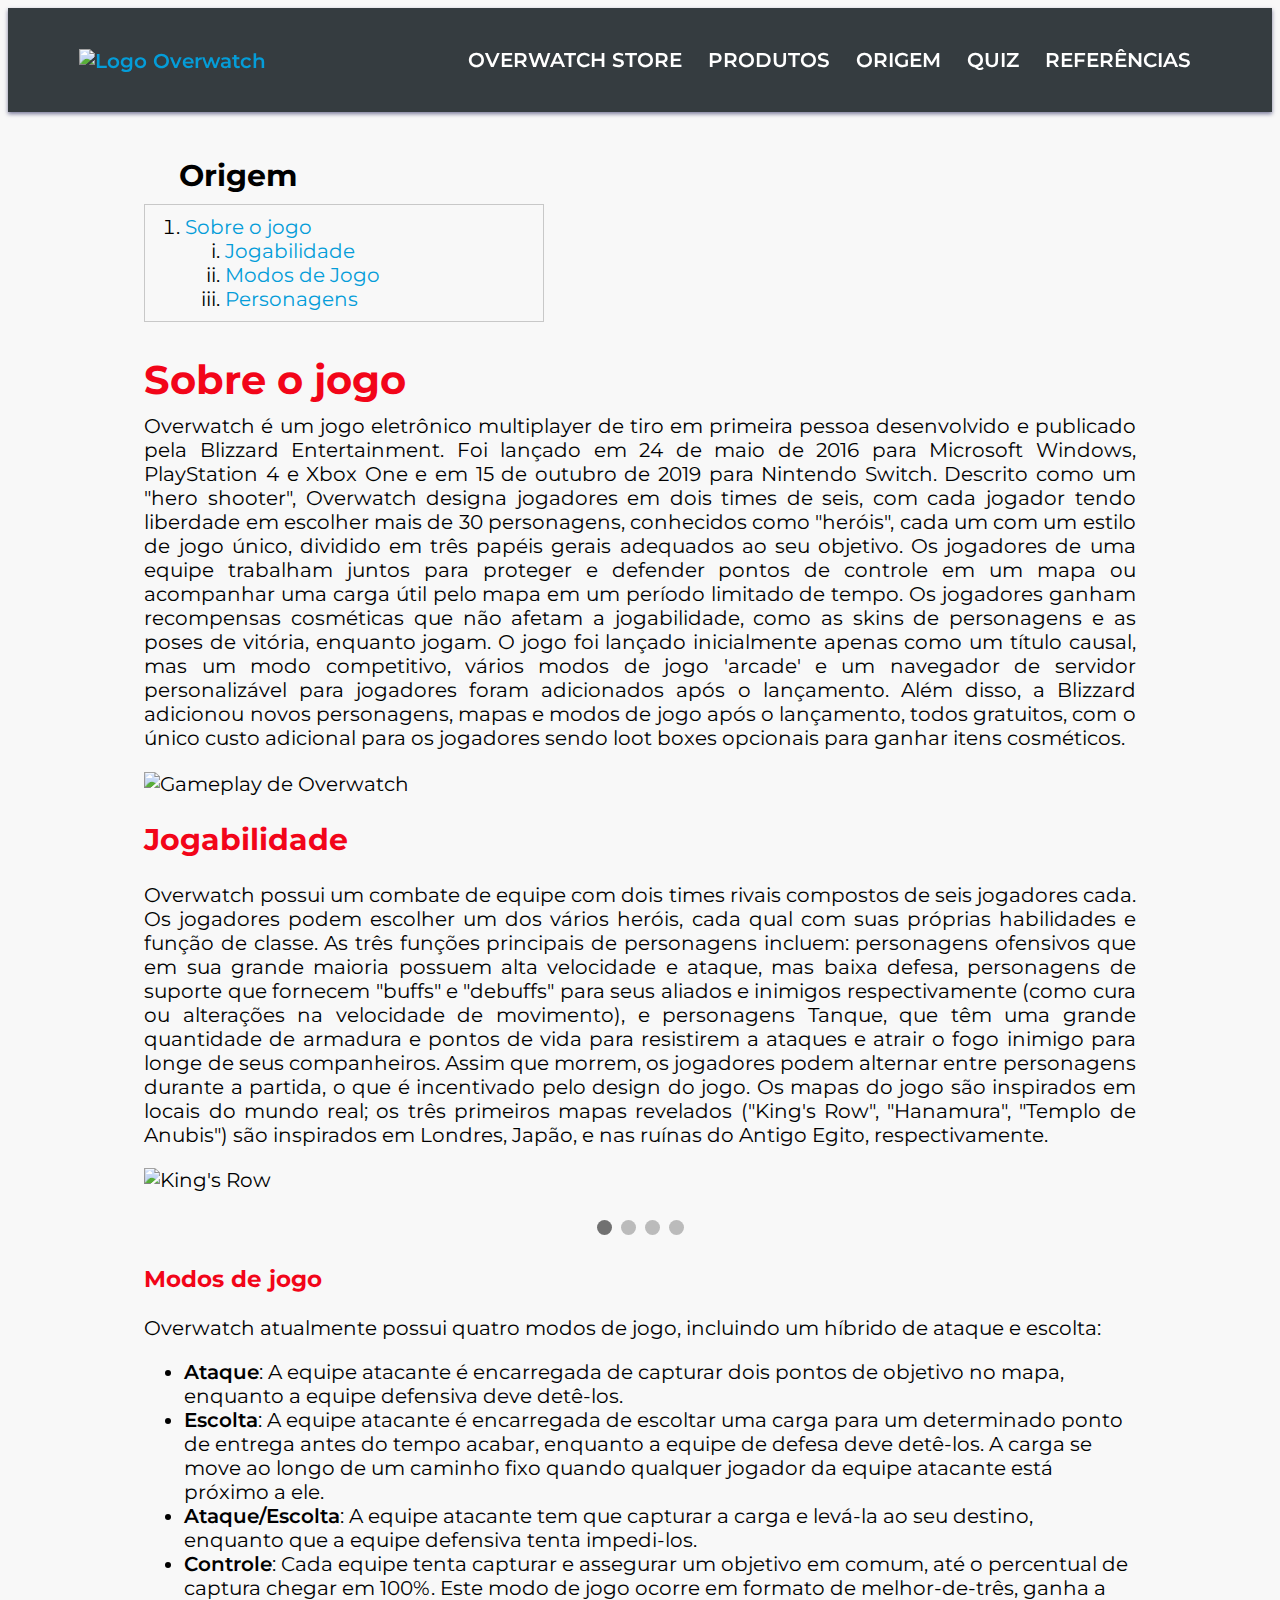
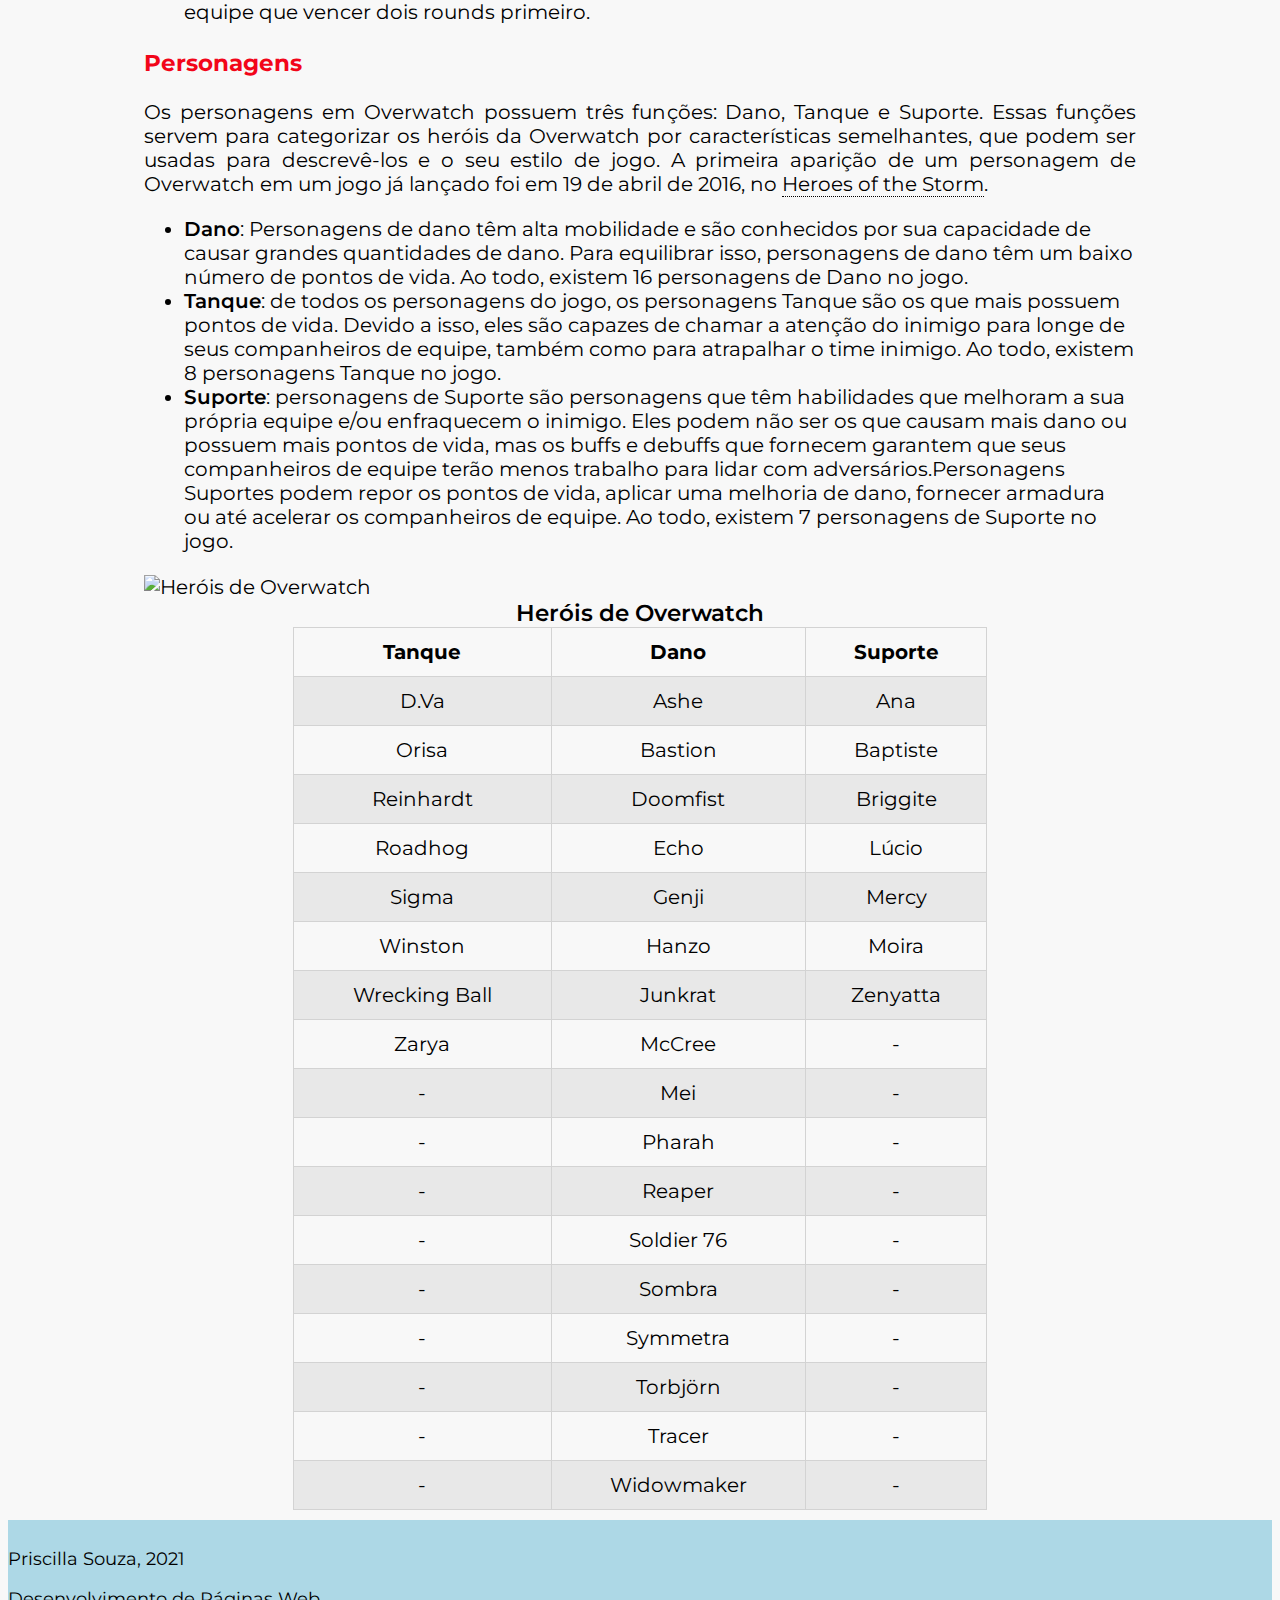
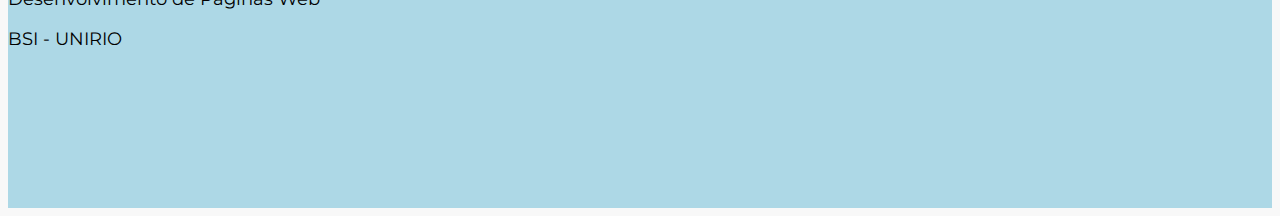
==== origem.html @ 04c7e1fd "Adicionar página produtos, arrumar origem, index, adicionar buttons" ====
<!DOCTYPE html>
<html lang="pt-br">
<head>
    <meta charset="UTF-8">
    <meta http-equiv="X-UA-Compatible" content="IE=edge">
    <meta name="viewport" content="width=device-width, initial-scale=1.0">
    <title>Trabalho 2 – DPW</title>
    <link rel="stylesheet" href="css/normalize.css">
    <link rel="stylesheet" href="main.css">
    <link rel="stylesheet" href="css/origem.css">
</head>
<body>
    <!--MENU DE NAVEGAÇÃO-->
    <nav class="navbar">
        <div>
            <a href="index.html" target="_self">
                <img class="logo" src="imagens/ow_logo.png" alt="Logo Overwatch">
            </a>
        </div>
        <ul class="navlinks">
            <li class="list-item"><a href="index.html" target="_self">Overwatch Store</a></li>
            <li class="list-item"><a href="produtos.html" target="_self">Produtos</a></li>
            <li class="list-item"><a href="origem.html" target="_self">Origem</a></li>
            <li class="list-item"><a href="quiz.html" target="_self">Quiz</a></li>
            <li class="list-item"><a href="referencias.html" target="_self">Referências</a></li>
        </ul>
    </nav>
    
    <!--MENU COM LINKS INTERNOS-->
    <main class="origem">
        <h2 id="origemtitle">Origem</h2>
        <ol class="a">
            <li>
                <a href="#sobre">Sobre o jogo</a>
                <ol class="b">
                    <li><a href="#jogabilidade">Jogabilidade</a></li>
                    <li><a href="#modosjogo">Modos de Jogo</a></li>
                    <li><a href="#personagens">Personagens</a></li>
                </ol>
            </li>
        </ol>
        
        <!--CONTEÚDO-->
        <section>
            <h2 id="sobre">Sobre o jogo</h2>
            <p>Overwatch é um jogo eletrônico multiplayer de tiro em primeira pessoa desenvolvido e publicado pela Blizzard Entertainment. Foi lançado em 24 de maio de 2016 para Microsoft Windows, PlayStation 4 e Xbox One e em 15 de outubro de 2019 para Nintendo Switch. Descrito como um "hero shooter", Overwatch designa jogadores em dois times de seis, com cada jogador tendo liberdade em escolher mais de 30 personagens, conhecidos como "heróis", cada um com um estilo de jogo único, dividido em três papéis gerais adequados ao seu objetivo. Os jogadores de uma equipe trabalham juntos para proteger e defender pontos de controle em um mapa ou acompanhar uma carga útil pelo mapa em um período limitado de tempo. Os jogadores ganham recompensas cosméticas que não afetam a jogabilidade, como as skins de personagens e as poses de vitória, enquanto jogam. O jogo foi lançado inicialmente apenas como um título causal, mas um modo competitivo, vários modos de jogo 'arcade' e um navegador de servidor personalizável para jogadores foram adicionados após o lançamento. Além disso, a Blizzard adicionou novos personagens, mapas e modos de jogo após o lançamento, todos gratuitos, com o único custo adicional para os jogadores sendo loot boxes opcionais para ganhar itens cosméticos.
            </p>
            <img src="imagens/gameplay.jpg" alt="Gameplay de Overwatch">
        </section>

        <section>
            <h2 id="jogabilidade">Jogabilidade</h2>
            <p>Overwatch possui um combate de equipe com dois times rivais compostos de seis jogadores cada. Os jogadores podem escolher um dos vários heróis, cada qual com suas próprias habilidades e função de classe. As três funções principais de personagens incluem: personagens ofensivos que em sua grande maioria possuem alta velocidade e ataque, mas baixa defesa, personagens de suporte que fornecem "buffs" e "debuffs" para seus aliados e inimigos respectivamente (como cura ou alterações na velocidade de movimento), e personagens Tanque, que têm uma grande quantidade de armadura e pontos de vida para resistirem a ataques e atrair o fogo inimigo para longe de seus companheiros. Assim que morrem, os jogadores podem alternar entre personagens durante a partida, o que é incentivado pelo design do jogo. Os mapas do jogo são inspirados em locais do mundo real; os três primeiros mapas revelados ("King's Row", "Hanamura", "Templo de Anubis") são inspirados em Londres, Japão, e nas ruínas do Antigo Egito, respectivamente.
            </p>
        </section>

        <!--CAROUSEL-->
        <div class="slideshow-container">
            <div class="mySlides fade">
                <img src="imagens/kingsrow.jpg" style="width:100%" alt="King's Row">
            </div>

            <div class="mySlides fade">
                <img src="imagens/hanamura.jpg" style="width:100%" alt="Hanamura">
            </div>

            <div class="mySlides fade">
                <img src="imagens/templeofanubis.jpg" style="width:100%" alt="Temple of Anubis">
            </div>

            <div class="mySlides fade">
                <img src="imagens/ilios.jpg" style="width:100%" alt="Ilios">
            </div>
        </div>
        <br>

        <div style="text-align:center">
        <span class="dot"></span> 
        <span class="dot"></span> 
        <span class="dot"></span> 
        <span class="dot"></span>
        </div>
        
        <section>
            <h3 id="modosjogo">Modos de jogo</h3>
            <p>Overwatch atualmente possui quatro modos de jogo, incluindo um híbrido de ataque e escolta:</p>
            <ul>
                <li><strong>Ataque</strong>: A equipe atacante é encarregada de capturar dois pontos de objetivo no mapa, enquanto a equipe defensiva deve detê-los.</li>
                <li><strong>Escolta</strong>: A equipe atacante é encarregada de escoltar uma carga para um determinado ponto de entrega antes do tempo acabar, enquanto a equipe de defesa deve detê-los. A carga se move ao longo de um caminho fixo quando qualquer jogador da equipe atacante está próximo a ele.</li>
                <li><strong>Ataque/Escolta</strong>: A equipe atacante tem que capturar a carga e levá-la ao seu destino, enquanto que a equipe defensiva tenta impedi-los.
                </li>
                <li><strong>Controle</strong>: Cada equipe tenta capturar e assegurar um objetivo em comum, até o percentual de captura chegar em 100%. Este modo de jogo ocorre em formato de melhor-de-três, ganha a equipe que vencer dois rounds primeiro.</li>
            </ul>
        </section>

        <section>
            <h3 id="personagens">Personagens</h3>
            <p>Os personagens em Overwatch possuem três funções: Dano, Tanque e Suporte. Essas funções servem para categorizar os heróis da Overwatch por características semelhantes, que podem ser usadas para descrevê-los e o seu estilo de jogo. A primeira aparição de um personagem de Overwatch em um jogo já lançado foi em 19 de abril de 2016, no <span class="tooltip">Heroes of the Storm<span class="tooltiptext">Heroes of the Storm é um jogo eletrônico de multiplayer online desenvolvido pela Blizzard Entertainment para as plataformas Microsoft Windows e OS X. A base do jogo é uma combinação dos heróis de outros jogos da Blizzard, como os da série Warcraft, Diablo e StarCraft.</span></span>.</p>

            <ul>
                <li><strong>Dano</strong>: Personagens de dano têm alta mobilidade e são conhecidos por sua capacidade de causar grandes quantidades de dano. Para equilibrar isso, personagens de dano têm um baixo número de pontos de vida. Ao todo, existem 16 personagens de Dano no jogo.</li>
                <li><strong>Tanque</strong>: de todos os personagens do jogo, os personagens Tanque são os que mais possuem pontos de vida. Devido a isso, eles são capazes de chamar a atenção do inimigo para longe de seus companheiros de equipe, também como para atrapalhar o time inimigo. Ao todo, existem 8 personagens Tanque no jogo.</li>
                <li><strong>Suporte</strong>: personagens de Suporte são personagens que têm habilidades que melhoram a sua própria equipe e/ou enfraquecem o inimigo. Eles podem não ser os que causam mais dano ou possuem mais pontos de vida, mas os buffs e debuffs que fornecem garantem que seus companheiros de equipe terão menos trabalho para lidar com adversários.Personagens Suportes podem repor os pontos de vida, aplicar uma melhoria de dano, fornecer armadura ou até acelerar os companheiros de equipe. Ao todo, existem 7 personagens de Suporte no jogo.</li>
            </ul>

            <img src="imagens/ow_heroes.png" alt="Heróis de Overwatch">
        </section>

        <table class="center">
            <caption id="tabela">Heróis de Overwatch</caption>
            <tr>
                <th>Tanque</th>
                <th>Dano</th>
                <th>Suporte</th>
            </tr>
            <tr>
                <td>D.Va</td>
                <td>Ashe</td>
                <td>Ana</td>
            </tr>
            <tr>
                <td>Orisa</td>
                <td>Bastion</td>
                <td>Baptiste</td>
            </tr>
            <tr>
                <td>Reinhardt</td>
                <td>Doomfist</td>
                <td>Briggite</td>
            </tr>
            <tr>
                <td>Roadhog</td>
                <td>Echo</td>
                <td>Lúcio</td>
            </tr>
            <tr>
                <td>Sigma</td>
                <td>Genji</td>
                <td>Mercy</td>
            </tr>
            <tr>
                <td>Winston</td>
                <td>Hanzo</td>
                <td>Moira</td>
            </tr>
            <tr>
                <td>Wrecking Ball</td>
                <td>Junkrat</td>
                <td>Zenyatta</td>
            </tr>
            <tr>
                <td>Zarya</td>
                <td>McCree</td>
                <td>-</td>
            </tr>
            <tr>
                <td>-</td>
                <td>Mei</td>
                <td>-</td>
            </tr>
            <tr>
                <td>-</td>
                <td>Pharah</td>
                <td>-</td>
            </tr>
            <tr>
                <td>-</td>
                <td>Reaper</td>
                <td>-</td>
            </tr>
            <tr>
                <td>-</td>
                <td>Soldier 76</td>
                <td>-</td>
            </tr>
            <tr>
                <td>-</td>
                <td>Sombra</td>
                <td>-</td>
            </tr>
            <tr>
                <td>-</td>
                <td>Symmetra</td>
                <td>-</td>
            </tr>
            <tr>
                <td>-</td>
                <td>Torbjörn</td>
                <td>-</td>
            </tr>
            <tr>
                <td>-</td>
                <td>Tracer</td>
                <td>-</td>
            </tr>
            <tr>
                <td>-</td>
                <td>Widowmaker</td>
                <td>-</td>
            </tr>
        </table>
    </main>

    <footer class="footer">
        <p>Priscilla Souza, 2021</p>
        <p>Desenvolvimento de Páginas Web</p>
        <p>BSI - UNIRIO</p>
    </footer>
    
    <script type="text/javascript" src="script.js"></script>
</body>
</html>
---- main.css ----
@charset "UTF-8";

@import url('https://fonts.googleapis.com/css2?family=Montserrat:wght@400;500;600;700;800;900&display=swap');

  /*-------------GERAL-------------*/
body {
  background-color: #F8F8F8;
  font-family: 'Montserrat', Arial, Helvetica, sans-serif;
  font-size: 20px;
}

h2 {
  color: #F20519;
}

h3 {
  color: #F20519;
}

p {
  text-align: justify;
}

strong {
  color: black;
  font-weight: 600;
}

  /*-------------SCROLLBAR-------------*/
::-webkit-scrollbar {
  width: 10px;
}
    
::-webkit-scrollbar-track {
  background-color: #F8F8F8;
}
    
::-webkit-scrollbar-thumb {
  background: #D9303E; 
}

::-webkit-scrollbar-thumb:hover {
  background: #940410; 
}

  /*-------------TOOLTIPS-------------*/
.tooltip {
  position: relative;
  display: inline-block;
  border-bottom: 1px dotted black;
}

.tooltip .tooltiptext {
  visibility: hidden;
  background-color: black;
  color: #fff;
  text-align: center;
  border-radius: 6px;
  padding: 5px;
  position: absolute;
  z-index: 1;
  top: 100%;
  left: -10%;
  margin-left: 0px;
}

.tooltip:hover .tooltiptext {
  visibility: visible;
}

    /*-------------NAVBAR-------------*/ 
nav {
    position: -webkit-sticky;
    position: sticky;
    top: 0;
    
}

.navbar {
  background-color: #353C40;
  color: white;
  display: flex;
  justify-content: space-around;
  align-items: center;
  font-size: 20px;
  font-family: 'Montserrat';
  font-weight: 600;
  z-index: 9999;
  box-shadow: 0px 2px 4px #7A7A9B;
}

.logo {
  height: 50px;
  width: auto;
  transition-duration: 1000ms;
}

.logo:hover {
  transform: rotate(-45deg);
}

.navlinks {
  list-style-type: none;
}

.navlinks li {
  display: inline-block;
  padding: 20px 10px;
}

.navlinks li a {
  text-decoration: none;
  color: white;
  text-transform: uppercase;
}

.navbar li a:hover {
  color: #F2BB13;
}

.logo a {
  text-decoration: none;
  color: white;
}

@media all and (max-width: 560px) {
  nav {
    position: unset;
  }

  .navbar {
      flex-direction: column;
  }

  .navbar li {
      display: block;
      border-top: 1px solid white;
      padding: 13px;
  }

  .navlinks {
      width: 100%; 
      text-align: center;
      padding-left: 0;
  }

  .logo {
      padding-top: 12px;
  }
}

  /*-------------LINKS GERAIS-------------*/
a:link {
  color: #049DD9;
  text-decoration: none;
}

a:visited {
  color: #0477BF;
  text-decoration: none;
}

a:hover {
  color: #940410; 
  text-decoration: none; 
}

a:active {
  color: #F20519; 
  text-decoration: none; 
}

  /*-------------FOOTER-------------*/
.footer {
  background-color: lightblue;
  font-size: 18px;
  text-align: center;
  width: 100%;
  padding-top: 10px;
  padding-bottom: 140px;;
  display: flexbox;
  flex-direction: column;
  justify-content: center;
  z-index: 1;
}

.footer p {
  /* margin-top: 130px; */
  justify-items: center;
}
---- css/origem.css ----
/*-------------ORIGEM-------------*/
.origem {
    padding: 10px;
    margin: auto;
    max-width: 80%;
}

#origemtitle {
    color: black;
    margin: 35px;
    margin-bottom: -10px;
}

.a {
    width: 400px;
    border: 1px solid #C8C8C8;
    padding-top: 10px;
    padding-bottom: 10px;
}

#sobre {
    font-size: 40px;
    margin-bottom: -10px;
}

.b li {
    list-style-type: lower-roman;
}

img {
    width: 100%;
    padding: 0 10px 0 0;
}

#tabela {
    text-align: center;
    font-weight: 600;
    font-size: 23px;
}

table {
    width: 70%;
    border-spacing: 5px;
    text-align: center;
}

table.center {
    margin-left: auto; 
    margin-right: auto;
}

table, th, td {
    border: 1px solid #D3D3D3;
    border-collapse: collapse;
}

th, td {
    padding: 12px;
}

tr:nth-child(even) {
    background-color: #E8E8E8;
}

hr {
    border-top: 1px solid #F20519;
}

.c li {
    list-style-type: square;
}

.d li {
    list-style-type: square;
}

.e {
    border: 1px solid #D3D3D3;
    padding-top: 10px;
    padding-bottom: 10px;
    width: 260px;
}

.e li:hover {
    color: #D9303E;
}

    /*---------CAROUSEL----------*/
* {box-sizing: border-box;}
.mySlides {display: none;}
img {vertical-align: middle;}

/* Slideshow container */
.slideshow-container {
  max-width: 1250%;
  position: relative;
  margin: auto;
}

/* The dots/bullets/indicators */
.dot {
  height: 15px;
  width: 15px;
  margin: 0 2px;
  background-color: #bbb;
  border-radius: 50%;
  display: inline-block;
  transition: background-color 0.6s ease;
}

.active {
  background-color: #717171;
}

/* Fading animation */
.fade {
  -webkit-animation-name: fade;
  -webkit-animation-duration: 1.5s;
  animation-name: fade;
  animation-duration: 1.5s;
}

@-webkit-keyframes fade {
  from {opacity: .4} 
  to {opacity: 1}
}

@keyframes fade {
  from {opacity: .4} 
  to {opacity: 1}
}

/* On smaller screens, decrease text size*/
@media only screen and (max-width: 300px) {
  .text {font-size: 11px}
}

@media all and (max-width: 560px) {
    .origem {
        max-width: 95%;
    }
}
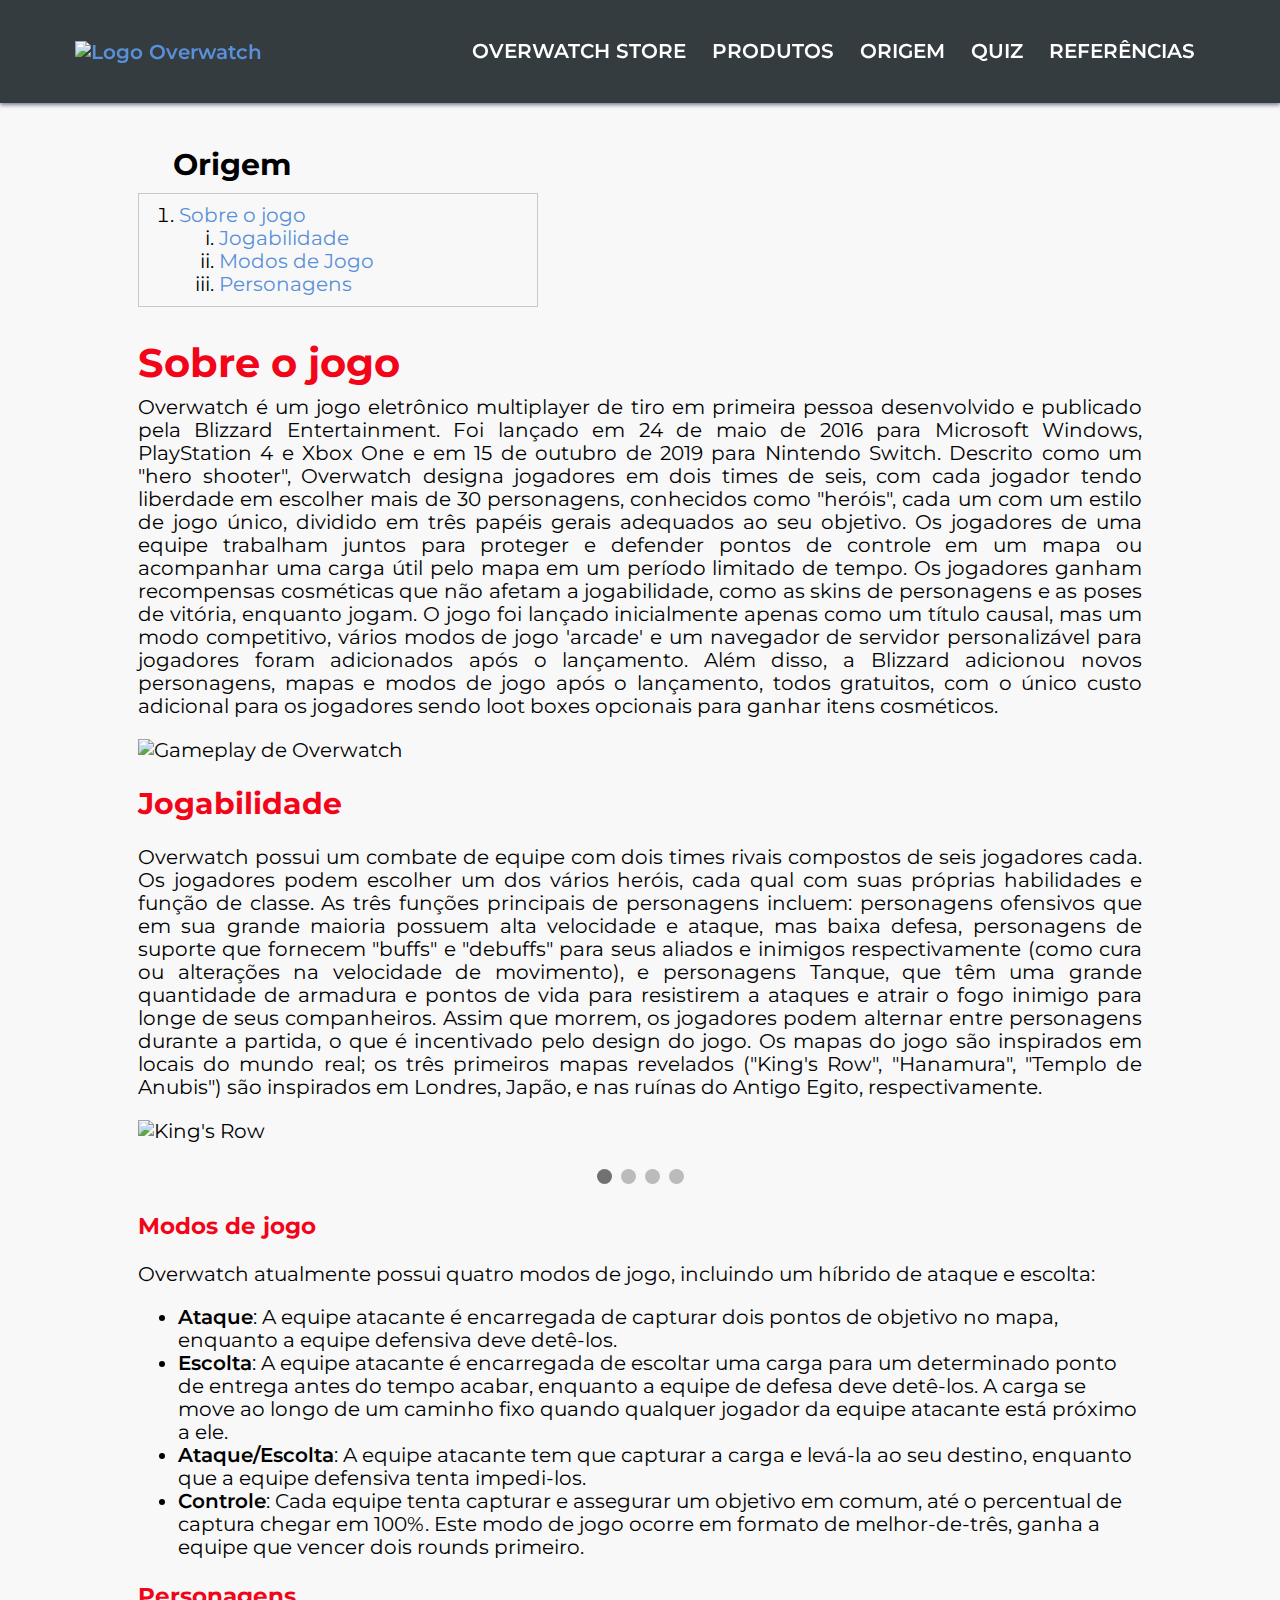
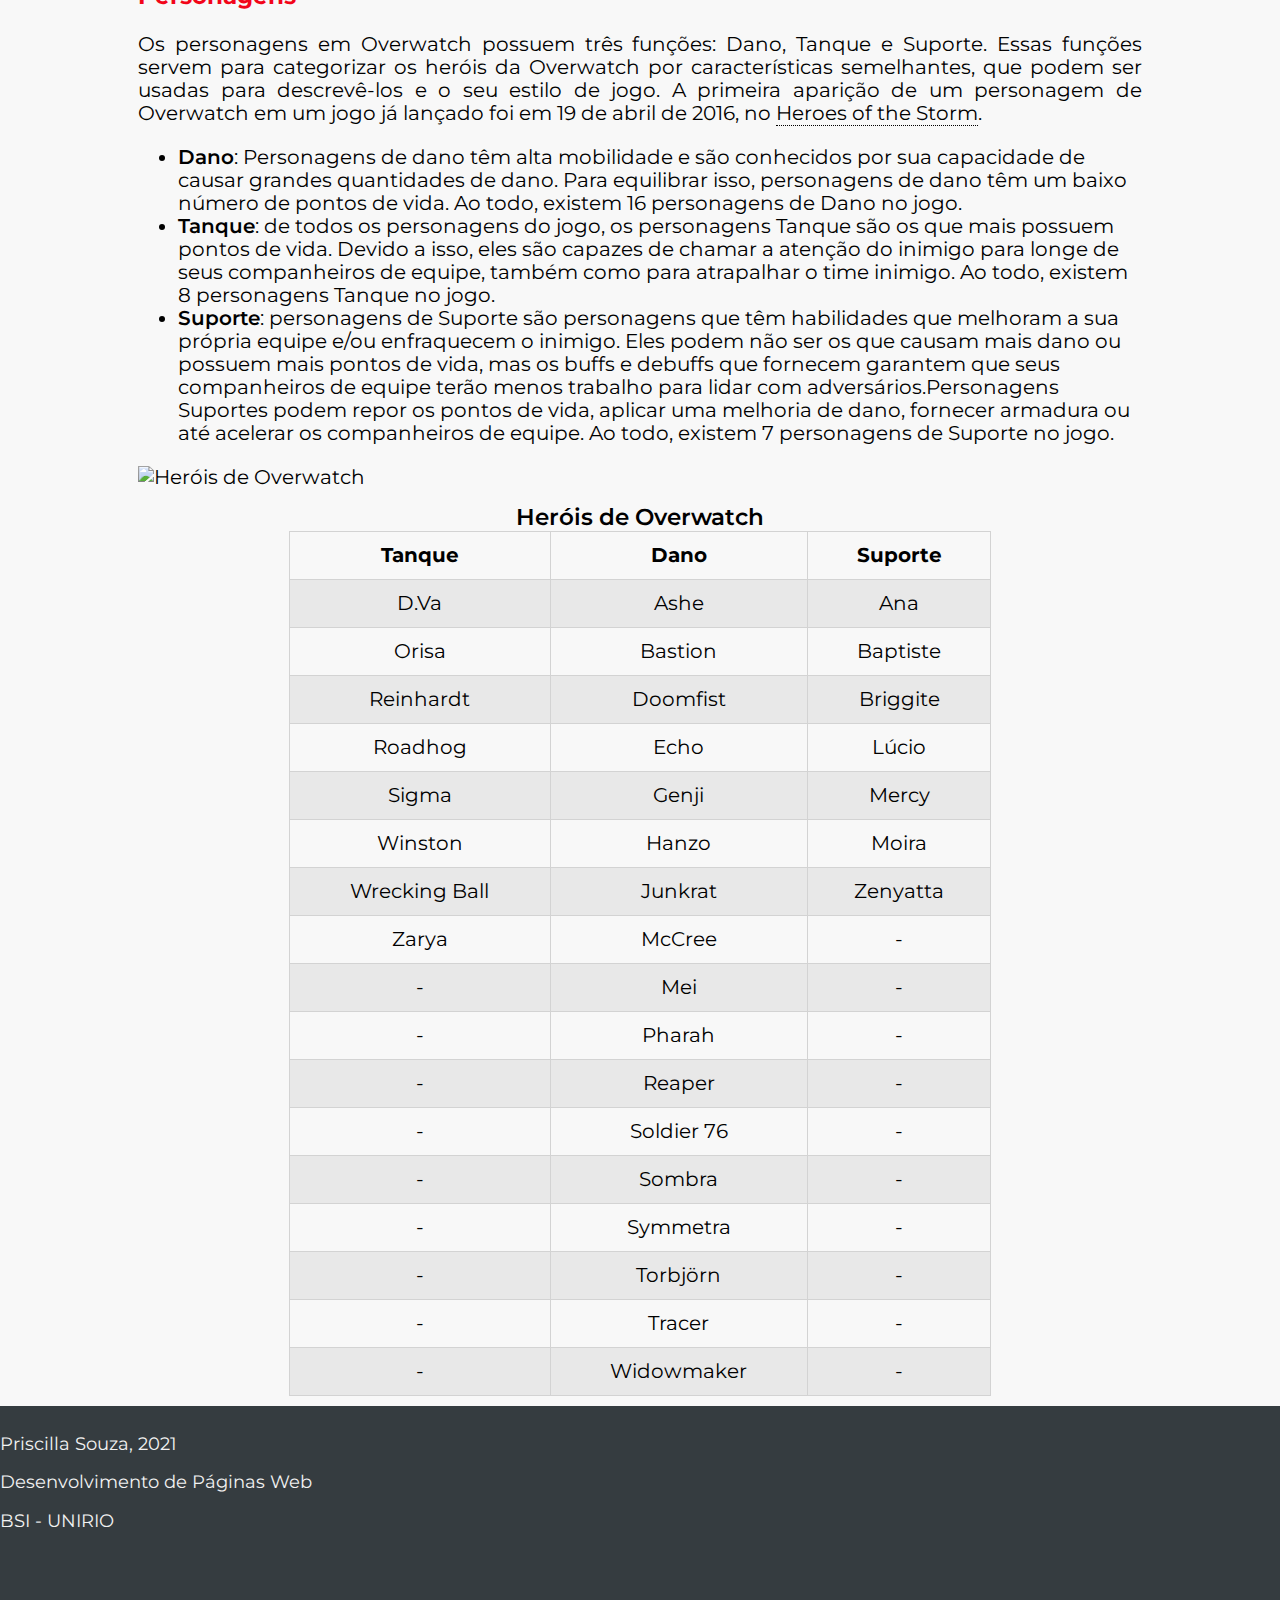
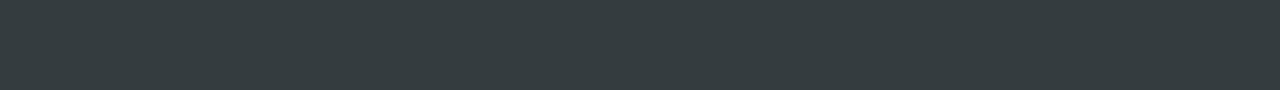
==== commit 996eb3f7: "Mudar imagens index, arrumar cores dos links" ====
--- a/origem.html
+++ b/origem.html
@@ -5,9 +5,9 @@
     <meta http-equiv="X-UA-Compatible" content="IE=edge">
     <meta name="viewport" content="width=device-width, initial-scale=1.0">
     <title>Trabalho 2 – DPW</title>
-    <link rel="stylesheet" href="css/normalize.css">
+    <link rel="stylesheet" href="normalize.css">
     <link rel="stylesheet" href="main.css">
-    <link rel="stylesheet" href="css/origem.css">
+    <link rel="stylesheet" href="origem.css">
 </head>
 <body>
     <!--MENU DE NAVEGAÇÃO-->
--- a/main.css
+++ b/main.css
@@ -115,7 +115,7 @@
 }
 
 .navbar li a:hover {
-  color: #F2BB13;
+  color: #F26513;
 }
 
 .logo a {
@@ -151,28 +151,28 @@
 
   /*-------------LINKS GERAIS-------------*/
 a:link {
-  color: #049DD9;
+  color: #5990D9;
   text-decoration: none;
 }
 
 a:visited {
-  color: #0477BF;
+  color: #5581D9;
   text-decoration: none;
 }
 
 a:hover {
-  color: #940410; 
+  color: #D94625; 
   text-decoration: none; 
 }
 
 a:active {
-  color: #F20519; 
+  color: #F26513; 
   text-decoration: none; 
 }
 
   /*-------------FOOTER-------------*/
 .footer {
-  background-color: lightblue;
+  background-color: #353C40;
   font-size: 18px;
   text-align: center;
   width: 100%;
@@ -187,4 +187,5 @@
 .footer p {
   /* margin-top: 130px; */
   justify-items: center;
+  color: #F2F2F2;
 }
--- a/origem.css
+++ b/origem.css
@@ -0,0 +1,143 @@
+    /*-------------ORIGEM-------------*/
+.origem {
+    padding: 10px;
+    margin: auto;
+    max-width: 80%;
+}
+
+#origemtitle {
+    color: black;
+    margin: 35px;
+    margin-bottom: -10px;
+}
+
+.a {
+    width: 400px;
+    border: 1px solid #C8C8C8;
+    padding-top: 10px;
+    padding-bottom: 10px;
+}
+
+#sobre {
+    font-size: 40px;
+    margin-bottom: -10px;
+}
+
+.b li {
+    list-style-type: lower-roman;
+}
+
+img {
+    width: 100%;
+    padding: 0 10px 0 0;
+}
+
+#tabela {
+    text-align: center;
+    font-weight: 600;
+    font-size: 23px;
+}
+
+table {
+    width: 70%;
+    border-spacing: 5px;
+    text-align: center;
+    margin-top: 15px;
+}
+
+table.center {
+    margin-left: auto; 
+    margin-right: auto;
+}
+
+table, th, td {
+    border: 1px solid #D3D3D3;
+    border-collapse: collapse;
+}
+
+th, td {
+    padding: 12px;
+}
+
+tr:nth-child(even) {
+    background-color: #E8E8E8;
+}
+
+hr {
+    border-top: 1px solid #F20519;
+}
+
+.c li {
+    list-style-type: square;
+}
+
+.d li {
+    list-style-type: square;
+}
+
+.e {
+    border: 1px solid #D3D3D3;
+    padding-top: 10px;
+    padding-bottom: 10px;
+    width: 260px;
+}
+
+.e li:hover {
+    color: #D9303E;
+}
+
+    /*---------CAROUSEL----------*/
+* {box-sizing: border-box;}
+.mySlides {display: none;}
+img {vertical-align: middle;}
+
+/* Slideshow container */
+.slideshow-container {
+  max-width: 1250%;
+  position: relative;
+  margin: auto;
+}
+
+/* The dots/bullets/indicators */
+.dot {
+  height: 15px;
+  width: 15px;
+  margin: 0 2px;
+  background-color: #bbb;
+  border-radius: 50%;
+  display: inline-block;
+  transition: background-color 0.6s ease;
+}
+
+.active {
+  background-color: #717171;
+}
+
+/* Fading animation */
+.fade {
+  -webkit-animation-name: fade;
+  -webkit-animation-duration: 1.5s;
+  animation-name: fade;
+  animation-duration: 1.5s;
+}
+
+@-webkit-keyframes fade {
+  from {opacity: .4} 
+  to {opacity: 1}
+}
+
+@keyframes fade {
+  from {opacity: .4} 
+  to {opacity: 1}
+}
+
+/* On smaller screens, decrease text size*/
+@media only screen and (max-width: 300px) {
+  .text {font-size: 11px}
+}
+
+@media all and (max-width: 560px) {
+    .origem {
+        max-width: 95%;
+    }
+}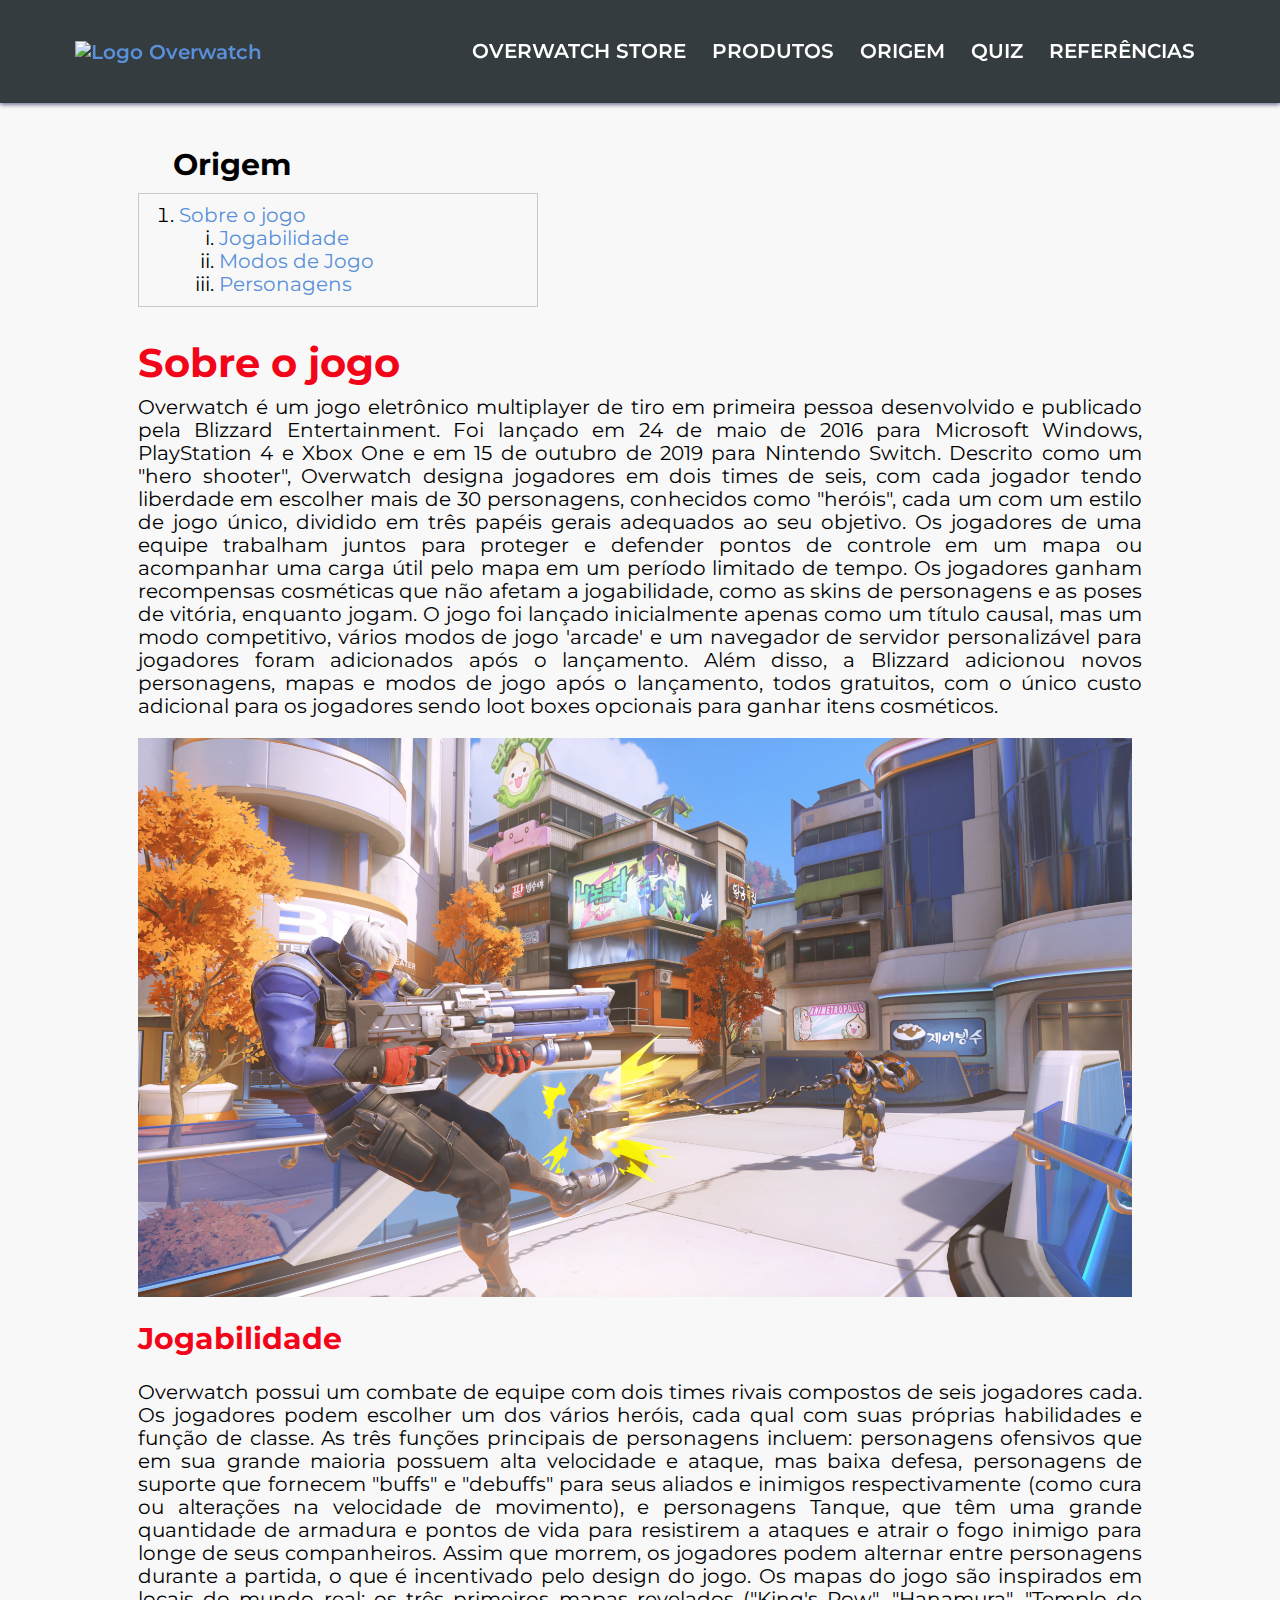
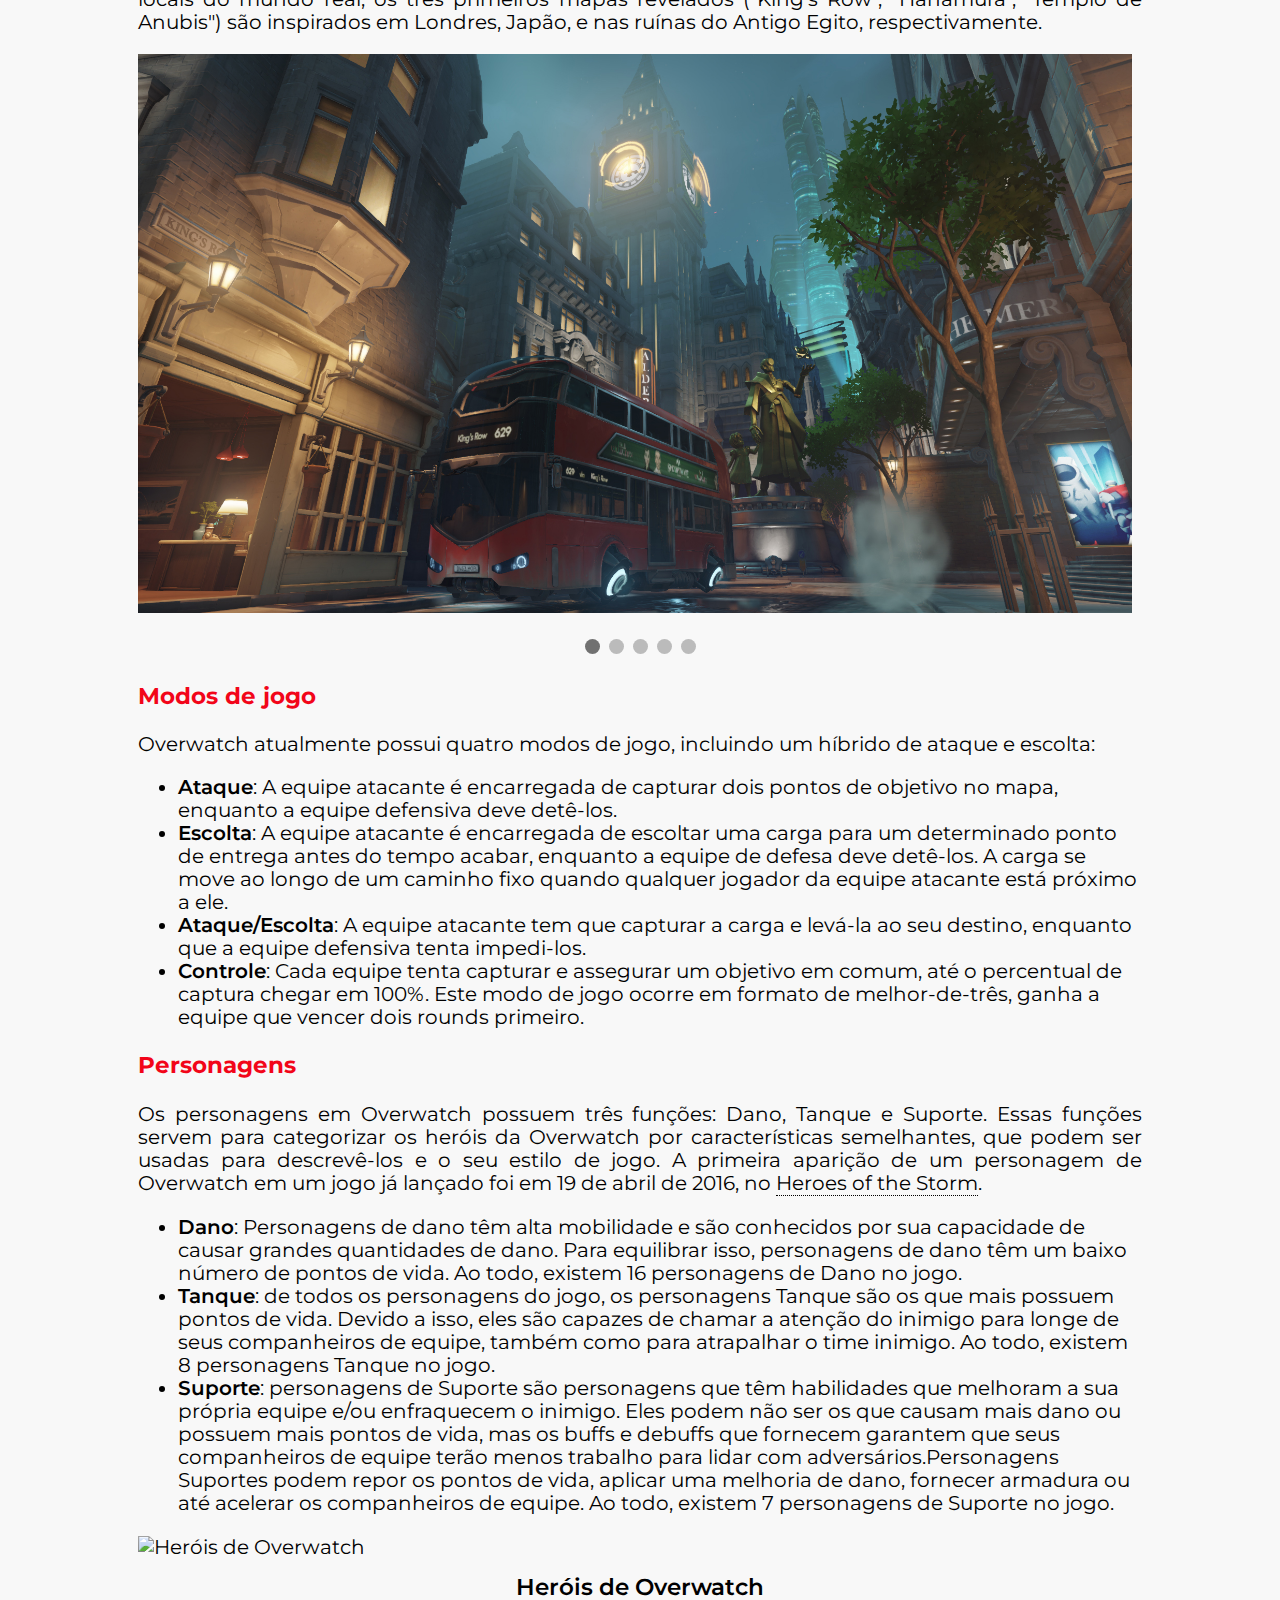
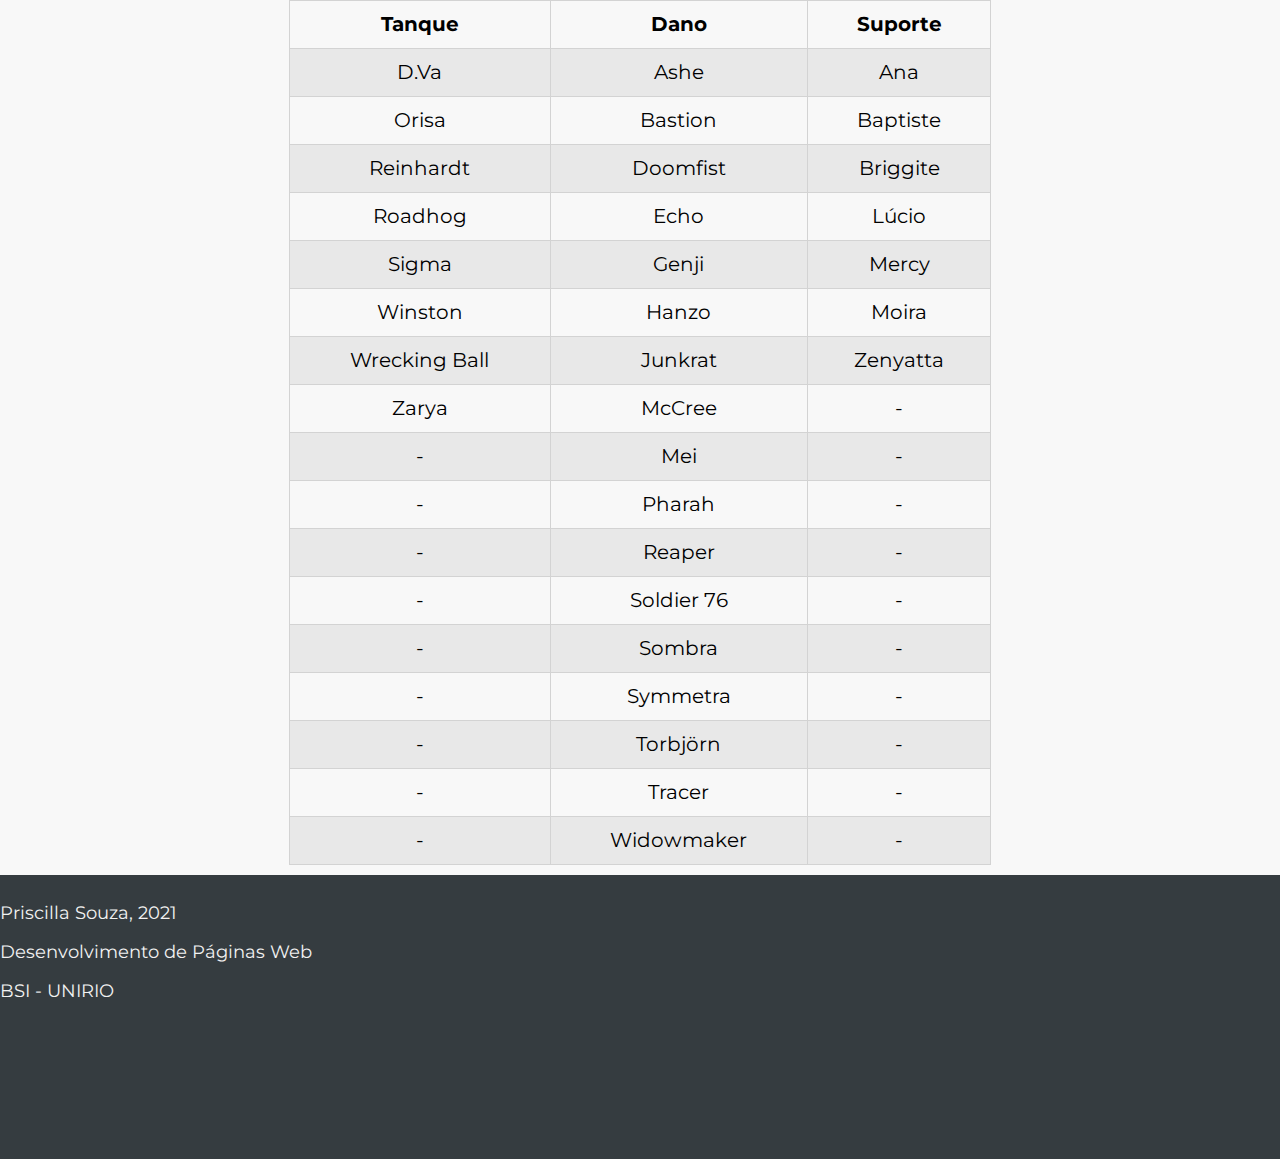
==== commit b86cd072: "Adicionar mais uma imagem ao carousel -> Faltam itens 6 e 10" ====
--- a/origem.html
+++ b/origem.html
@@ -48,6 +48,7 @@
             <img src="imagens/gameplay.jpg" alt="Gameplay de Overwatch">
         </section>
 
+        <!--JOGABILIDADE-->
         <section>
             <h2 id="jogabilidade">Jogabilidade</h2>
             <p>Overwatch possui um combate de equipe com dois times rivais compostos de seis jogadores cada. Os jogadores podem escolher um dos vários heróis, cada qual com suas próprias habilidades e função de classe. As três funções principais de personagens incluem: personagens ofensivos que em sua grande maioria possuem alta velocidade e ataque, mas baixa defesa, personagens de suporte que fornecem "buffs" e "debuffs" para seus aliados e inimigos respectivamente (como cura ou alterações na velocidade de movimento), e personagens Tanque, que têm uma grande quantidade de armadura e pontos de vida para resistirem a ataques e atrair o fogo inimigo para longe de seus companheiros. Assim que morrem, os jogadores podem alternar entre personagens durante a partida, o que é incentivado pelo design do jogo. Os mapas do jogo são inspirados em locais do mundo real; os três primeiros mapas revelados ("King's Row", "Hanamura", "Templo de Anubis") são inspirados em Londres, Japão, e nas ruínas do Antigo Egito, respectivamente.
@@ -70,6 +71,9 @@
 
             <div class="mySlides fade">
                 <img src="imagens/ilios.jpg" style="width:100%" alt="Ilios">
+            </div>
+            <div class="mySlides fade">
+                <img src="imagens/busan.jpg" style="width:100%" alt="Ilios">
             </div>
         </div>
         <br>
@@ -79,8 +83,10 @@
         <span class="dot"></span> 
         <span class="dot"></span> 
         <span class="dot"></span>
+        <span class="dot"></span>
         </div>
         
+        <!--MODOS DE JOGO-->
         <section>
             <h3 id="modosjogo">Modos de jogo</h3>
             <p>Overwatch atualmente possui quatro modos de jogo, incluindo um híbrido de ataque e escolta:</p>
@@ -93,6 +99,7 @@
             </ul>
         </section>
 
+        <!--PERSONAGENS-->
         <section>
             <h3 id="personagens">Personagens</h3>
             <p>Os personagens em Overwatch possuem três funções: Dano, Tanque e Suporte. Essas funções servem para categorizar os heróis da Overwatch por características semelhantes, que podem ser usadas para descrevê-los e o seu estilo de jogo. A primeira aparição de um personagem de Overwatch em um jogo já lançado foi em 19 de abril de 2016, no <span class="tooltip">Heroes of the Storm<span class="tooltiptext">Heroes of the Storm é um jogo eletrônico de multiplayer online desenvolvido pela Blizzard Entertainment para as plataformas Microsoft Windows e OS X. A base do jogo é uma combinação dos heróis de outros jogos da Blizzard, como os da série Warcraft, Diablo e StarCraft.</span></span>.</p>
@@ -106,6 +113,7 @@
             <img src="imagens/ow_heroes.png" alt="Heróis de Overwatch">
         </section>
 
+        <!--TABELA PERSONAGENS-->
         <table class="center">
             <caption id="tabela">Heróis de Overwatch</caption>
             <tr>
@@ -201,12 +209,14 @@
         </table>
     </main>
 
+    <!--FOOTER-->
     <footer class="footer">
         <p>Priscilla Souza, 2021</p>
         <p>Desenvolvimento de Páginas Web</p>
         <p>BSI - UNIRIO</p>
     </footer>
     
+    <!--JAVASCRIPT-->
     <script type="text/javascript" src="script.js"></script>
 </body>
 </html>